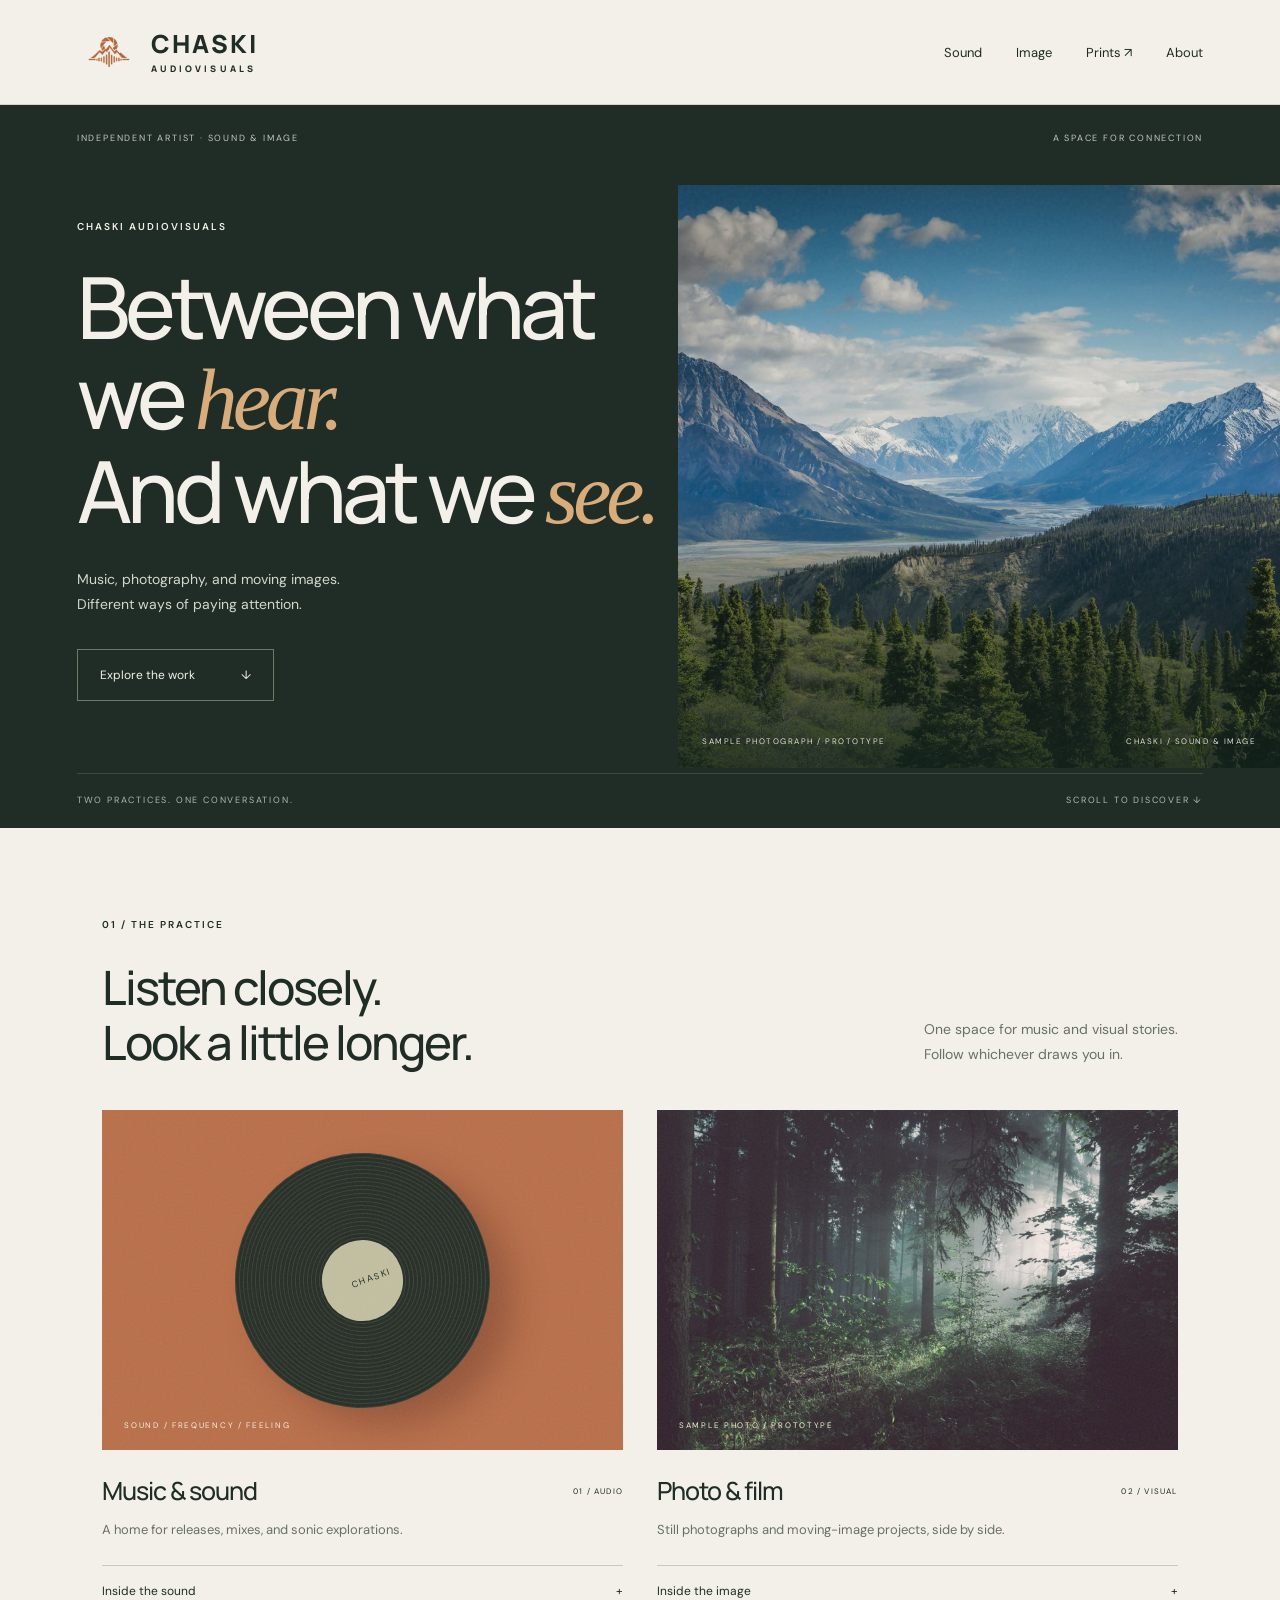
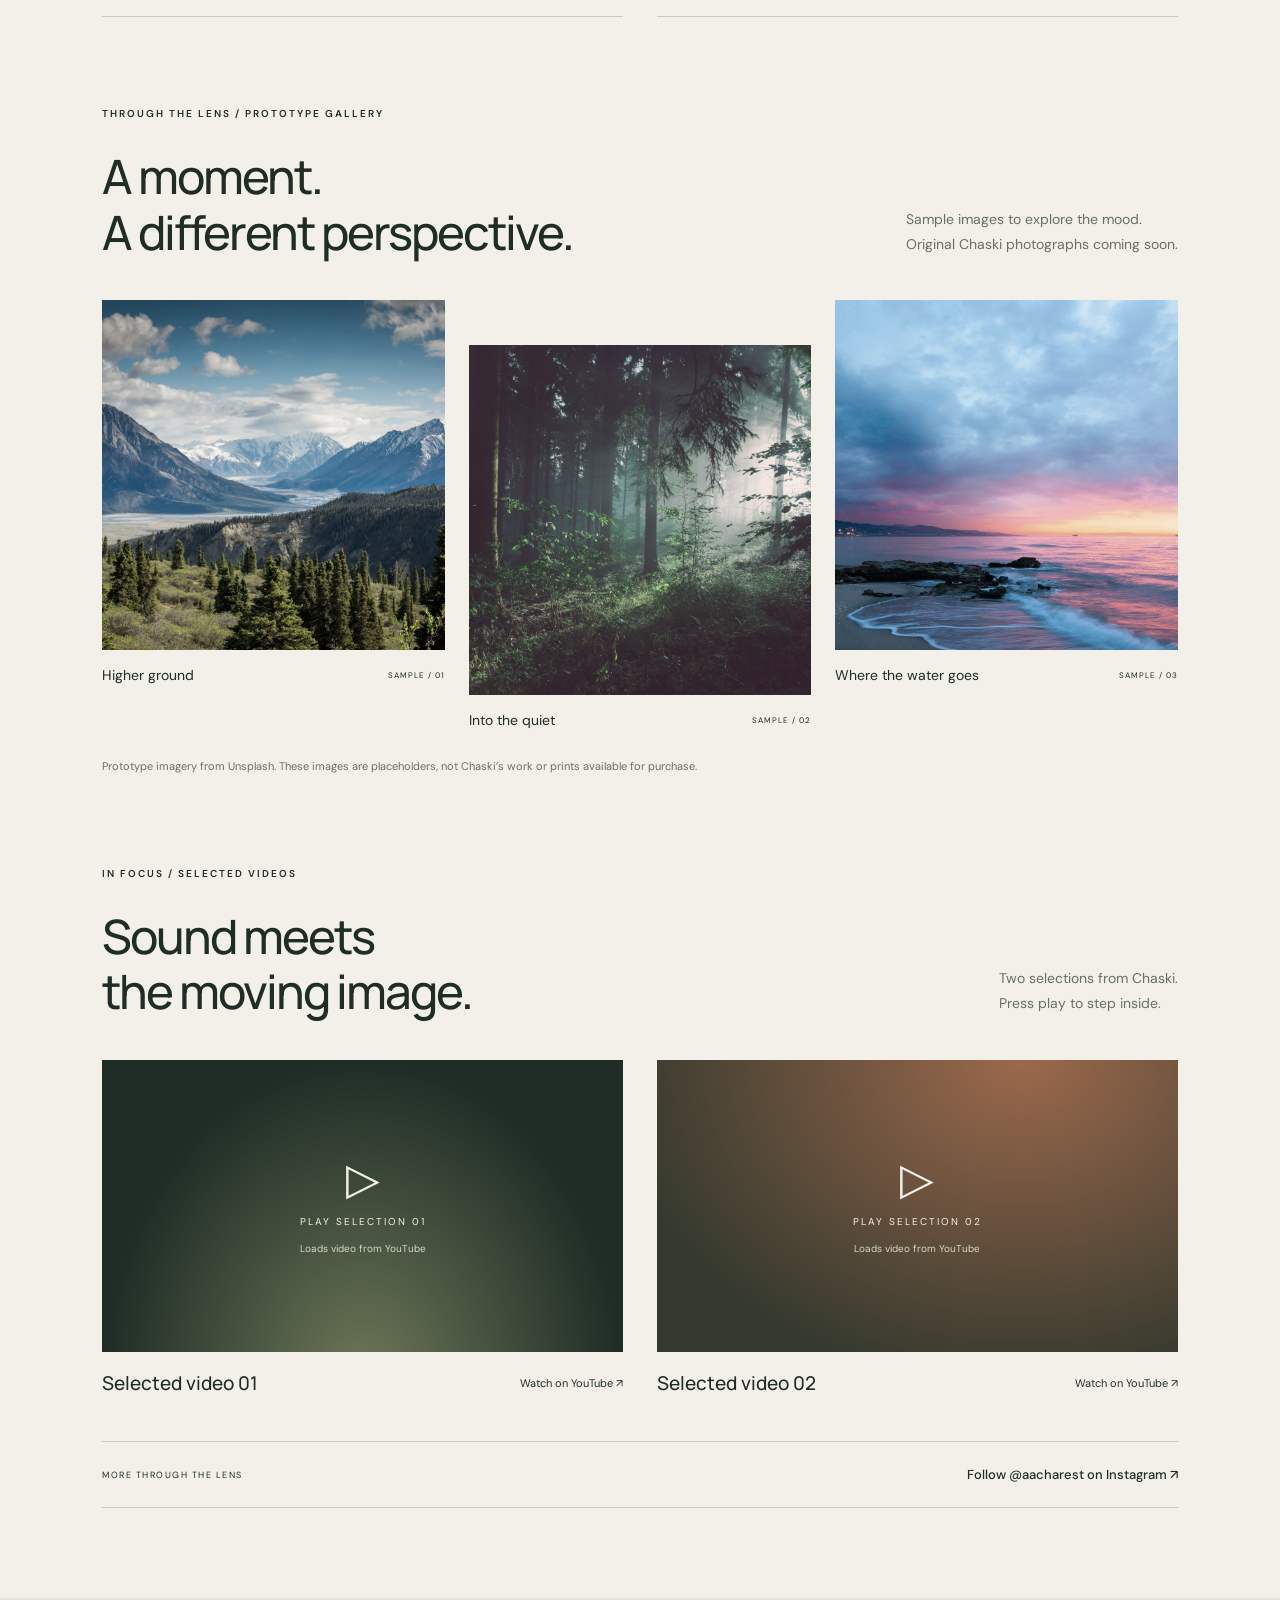
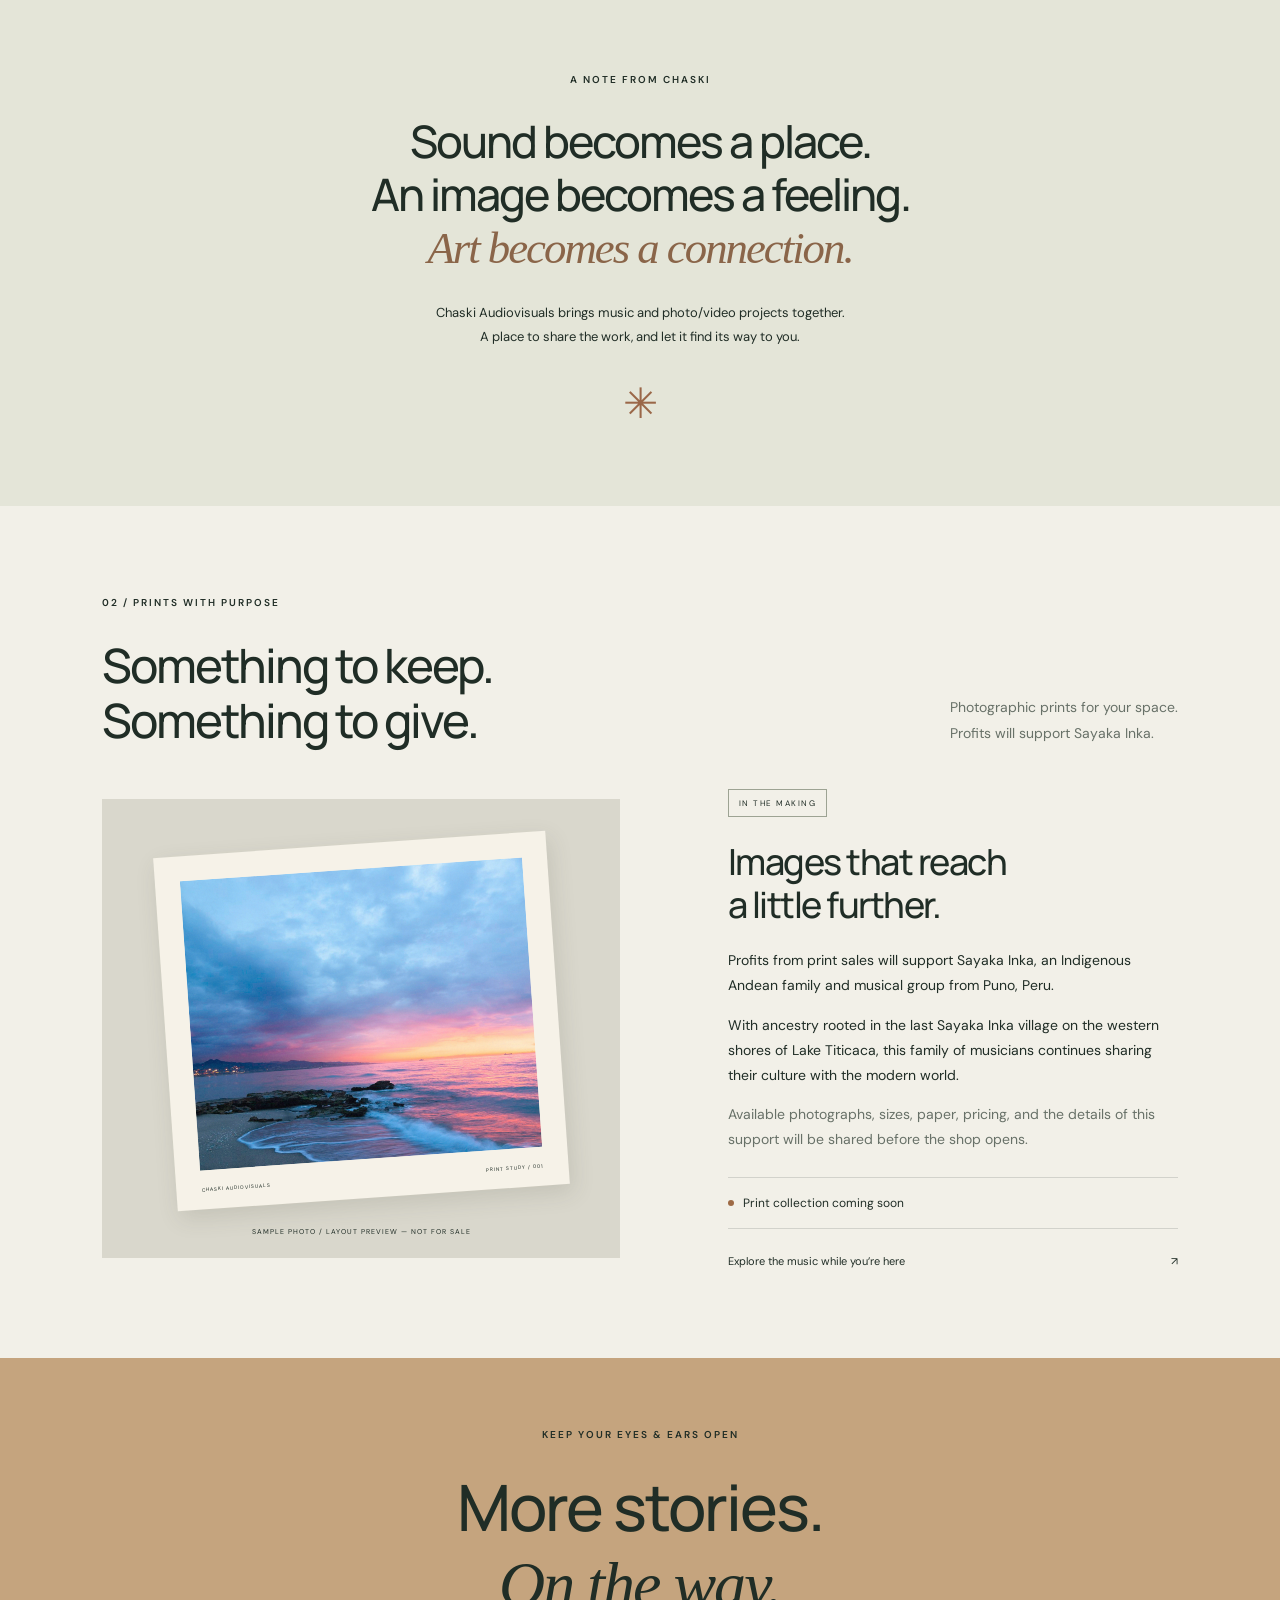
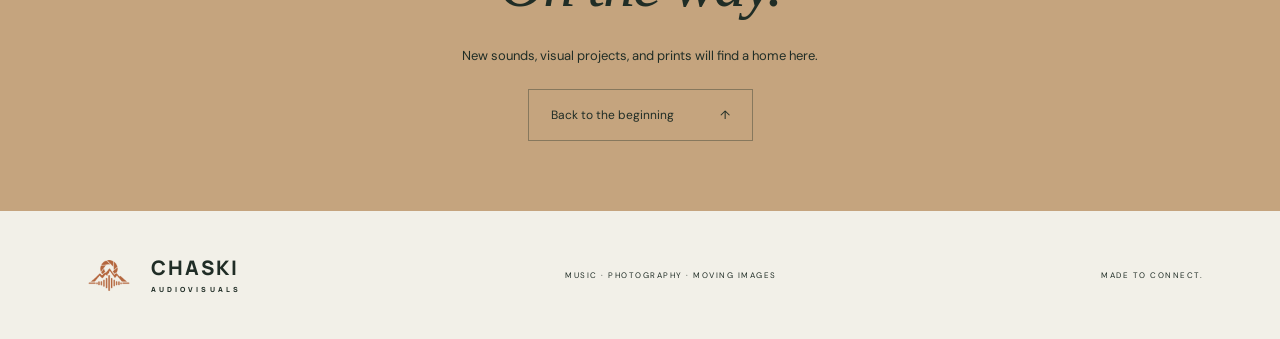
==== index.html @ 41c78b14 "Build Chaski Audiovisuals prototype website" ====
<!doctype html>
<html lang="en">
<head>
  <meta charset="utf-8">
  <meta name="viewport" content="width=device-width, initial-scale=1">
  <meta name="description" content="Chaski Audiovisuals — music, photography, moving images, and prints supporting Sayaka Inka.">
  <meta name="theme-color" content="#202d26">
  <title>Chaski Audiovisuals — Sound & Image</title>
  <link rel="stylesheet" href="styles.css">
</head>
<body>
  <a class="skip" href="#main">Skip to content</a>
  <header class="header">
    <a class="brand" href="#" aria-label="Chaski Audiovisuals home"><img class="brand-mark" src="images/chaski-logo.png" alt="" width="64" height="48"><span class="brand-type">CHASKI<span>AUDIOVISUALS</span></span></a>
    <nav aria-label="Main navigation"><a href="#sound">Sound</a><a href="#image">Image</a><a href="#prints">Prints <span aria-hidden="true">↗</span></a><a href="#about">About</a></nav>
  </header>
  <main id="main">
    <section class="hero" aria-labelledby="hero-title">
      <div class="hero-top"><span>INDEPENDENT ARTIST · SOUND & IMAGE</span><span class="edition">A SPACE FOR CONNECTION</span></div>
      <div class="hero-copy"><p class="eyebrow">CHASKI AUDIOVISUALS</p><h1 id="hero-title">Between what<br>we <em>hear.</em><br>And what we <em>see.</em></h1><p class="intro">Music, photography, and moving images.<br>Different ways of paying attention.</p><a class="button light" href="#work">Explore the work <span>↓</span></a></div>
      <div class="landscape photo-landscape"><img src="images/prototype-mountains.jpg" alt="Sample photograph of a rugged mountain peak beneath clouds" width="1500" height="1000" fetchpriority="high"><div class="landscape-caption"><span>SAMPLE PHOTOGRAPH / PROTOTYPE</span><span>CHASKI / SOUND & IMAGE</span></div></div>
      <div class="hero-bottom"><span>TWO PRACTICES. ONE CONVERSATION.</span><span>SCROLL TO DISCOVER ↓</span></div>
    </section>
    <section class="work section" id="work">
      <div class="section-heading"><p class="eyebrow">01 / THE PRACTICE</p><h2>Listen closely.<br>Look a little longer.</h2><p>One space for music and visual stories.<br>Follow whichever draws you in.</p></div>
      <div class="practice-grid">
        <article class="practice sound" id="sound"><div class="practice-art sound-art" aria-hidden="true"><div class="record"></div><span class="art-label">SOUND / FREQUENCY / FEELING</span></div><div class="card-heading"><h3>Music & sound</h3><span>01 / AUDIO</span></div><p>A home for releases, mixes, and sonic explorations.</p><details><summary>Inside the sound <span>+</span></summary><div class="detail-copy">Explore the audiovisual selections below. More releases, mixes, and listening links will follow.</div></details></article>
        <article class="practice image" id="image"><div class="practice-art image-art photo-card"><img src="images/prototype-forest.jpg" alt="Sample photograph of sunlight filtering through a forest" loading="lazy" width="1500" height="1000"><span class="art-label">SAMPLE PHOTO / PROTOTYPE</span></div><div class="card-heading"><h3>Photo & film</h3><span>02 / VISUAL</span></div><p>Still photographs and moving-image projects, side by side.</p><details><summary>Inside the image <span>+</span></summary><div class="detail-copy">Watch two selected videos below, or explore photographs on <a class="inline-link" href="https://www.instagram.com/aacharest/" target="_blank" rel="noopener noreferrer">Instagram @aacharest ↗</a>. These sample photographs show the gallery direction; original Chaski photographs will replace them.</div></details></article>
      </div>
    </section>
    <section class="section photo-gallery" aria-labelledby="gallery-title">
      <div class="section-heading"><p class="eyebrow">THROUGH THE LENS / PROTOTYPE GALLERY</p><h2 id="gallery-title">A moment.<br>A different perspective.</h2><p>Sample images to explore the mood.<br>Original Chaski photographs coming soon.</p></div>
      <div class="gallery-grid">
<figure><img src="images/prototype-mountains.jpg" alt="Sample photograph: Rugged mountain peak beneath clouds" loading="lazy" width="1500" height="1000"><figcaption><span>Higher ground</span><small>SAMPLE / 01</small></figcaption></figure>
<figure><img src="images/prototype-forest.jpg" alt="Sample photograph: Sunlight filtering through a forest" loading="lazy" width="1500" height="1000"><figcaption><span>Into the quiet</span><small>SAMPLE / 02</small></figcaption></figure>
<figure><img src="images/prototype-coast.jpg" alt="Sample photograph: Waves washing onto a rocky coast" loading="lazy" width="1500" height="1000"><figcaption><span>Where the water goes</span><small>SAMPLE / 03</small></figcaption></figure>
      </div><p class="gallery-note">Prototype imagery from Unsplash. These images are placeholders, not Chaski’s work or prints available for purchase.</p>
    </section>
    <section class="section videos" id="videos" aria-labelledby="videos-title">
      <div class="section-heading"><p class="eyebrow">IN FOCUS / SELECTED VIDEOS</p><h2 id="videos-title">Sound meets<br>the moving image.</h2><p>Two selections from Chaski.<br>Press play to step inside.</p></div>
      <div class="video-grid">
        <article class="video-card"><div class="video-player" data-video="TfBbe5TgY2c"><button class="video-load" type="button" aria-label="Load selected video 1 from YouTube"><span class="play-symbol" aria-hidden="true">▷</span><span>PLAY SELECTION 01</span><small>Loads video from YouTube</small></button></div><div class="video-caption"><h3>Selected video 01</h3><a href="https://www.youtube.com/watch?v=TfBbe5TgY2c" target="_blank" rel="noopener noreferrer">Watch on YouTube ↗</a></div></article>
        <article class="video-card"><div class="video-player" data-video="mHiQze0r_oA"><button class="video-load" type="button" aria-label="Load selected video 2 from YouTube"><span class="play-symbol" aria-hidden="true">▷</span><span>PLAY SELECTION 02</span><small>Loads video from YouTube</small></button></div><div class="video-caption"><h3>Selected video 02</h3><a href="https://www.youtube.com/watch?v=mHiQze0r_oA" target="_blank" rel="noopener noreferrer">Watch on YouTube ↗</a></div></article>
      </div><a class="instagram-link" href="https://www.instagram.com/aacharest/" target="_blank" rel="noopener noreferrer"><span>MORE THROUGH THE LENS</span><strong>Follow @aacharest on Instagram ↗</strong></a>
    </section>
    <section class="manifesto" id="about"><p class="eyebrow">A NOTE FROM CHASKI</p><h2>Sound becomes a place.<br>An image becomes a feeling.<br><em>Art becomes a connection.</em></h2><p>Chaski Audiovisuals brings music and photo/video projects together.<br>A place to share the work, and let it find its way to you.</p><span class="asterisk" aria-hidden="true">✳</span></section>
    <section class="section prints" id="prints"><div class="section-heading"><p class="eyebrow">02 / PRINTS WITH PURPOSE</p><h2>Something to keep.<br>Something to give.</h2><p>Photographic prints for your space.<br>Profits will support Sayaka Inka.</p></div><div class="shop-layout"><div class="print-preview"><div class="paper"><div class="print-art photo-print"><img src="images/prototype-coast.jpg" alt="Sample coastal photograph in a prototype print layout" loading="lazy" width="1500" height="1000"></div><span>CHASKI AUDIOVISUALS <i>PRINT STUDY / 001</i></span></div><span class="preview-label">SAMPLE PHOTO / LAYOUT PREVIEW — NOT FOR SALE</span></div><div class="shop-copy"><span class="tag">IN THE MAKING</span><h3>Images that reach<br>a little further.</h3><p>Profits from print sales will support Sayaka Inka, an Indigenous Andean family and musical group from Puno, Peru.</p><p>With ancestry rooted in the last Sayaka Inka village on the western shores of Lake Titicaca, this family of musicians continues sharing their culture with the modern world.</p><p class="muted">Available photographs, sizes, paper, pricing, and the details of this support will be shared before the shop opens.</p><div class="shop-status"><span class="status-dot"></span>Print collection coming soon</div><a class="text-link" href="#sound">Explore the music while you’re here <span>↗</span></a></div></div></section>
    <section class="closing"><p class="eyebrow">KEEP YOUR EYES & EARS OPEN</p><h2>More stories.<br><em>On the way.</em></h2><p>New sounds, visual projects, and prints will find a home here.</p><a class="button dark" href="#main">Back to the beginning <span>↑</span></a></section>
  </main>
  <footer><a class="brand" href="#"><img class="brand-mark" src="images/chaski-logo.png" alt="" width="64" height="48"><span class="brand-type">CHASKI<span>AUDIOVISUALS</span></span></a><p>MUSIC · PHOTOGRAPHY · MOVING IMAGES</p><span>MADE TO CONNECT.</span></footer>
  <script src="site.js" defer></script>
</body>
</html>
---- styles.css ----
@import url('https://fonts.googleapis.com/css2?family=DM+Sans:wght@400;500;600;700&family=Manrope:wght@400;500;600;700;800&display=swap');
:root{--ink:#202d26;--cream:#f2f0e8;--orange:#d48a53;--muted:#687168}*{box-sizing:border-box}html{scroll-behavior:smooth;scroll-padding-top:30px}body{margin:0;background:var(--cream);color:var(--ink);font-family:'DM Sans',sans-serif}a{color:inherit;text-decoration:none}button,a,summary{-webkit-tap-highlight-color:transparent}a:focus-visible,summary:focus-visible{outline:3px solid var(--orange);outline-offset:6px}.skip{position:absolute;left:20px;top:-80px;background:white;padding:16px;z-index:5}.skip:focus{top:12px}.header{display:flex;align-items:center;justify-content:space-between;padding:28px 6%;border-bottom:1px solid #202d2624}.brand{font-family:'Manrope',sans-serif;font-size:25px;font-weight:800;letter-spacing:2px;line-height:1}.brand span{display:block;font-size:9px;letter-spacing:3.1px;margin-top:8px}nav{display:flex;gap:34px;font-size:13px}nav a:hover{color:#a25632}.hero{background:var(--ink);color:var(--cream);padding:27px 6% 22px;position:relative;overflow:hidden}.hero-top,.hero-bottom{display:flex;justify-content:space-between;font-size:9px;letter-spacing:1.8px;position:relative;z-index:1}.hero-top{color:#c4c9ba}.hero-copy{position:relative;z-index:2;margin:76px 0 72px;max-width:690px}.eyebrow{font-size:10px;letter-spacing:2px;font-weight:600;margin:0 0 29px}h1,h2,h3,p{margin-top:0}h1,h2,h3{font-family:'Manrope',sans-serif;font-weight:500}h1{font-size:clamp(50px,6.7vw,96px);line-height:1.05;letter-spacing:-5px;margin-bottom:27px}em{font-family:Georgia,serif;font-weight:400}h1 em{color:#d8ac7b}.intro{font-size:14px;line-height:1.8;color:#d4d7cc}.button{display:inline-flex;align-items:center;justify-content:space-between;gap:46px;font-size:12px;padding:17px 22px;margin-top:17px;border:1px solid #c0c7b080;transition:background .2s}.button:hover{background:#ffffff18}.landscape{position:absolute;right:0;top:80px;bottom:60px;width:47%;overflow:hidden;background:linear-gradient(145deg,#435242,#a8aa8c 58%,#d3b187);opacity:.85}.sun{position:absolute;width:130px;height:130px;border-radius:50%;background:#e4b97e;right:19%;top:16%;box-shadow:0 0 80px #dfbe8130}.ridge{position:absolute;width:140%;height:70%;left:-15%;bottom:-15%;clip-path:polygon(0 40%,15% 25%,29% 50%,48% 0,65% 27%,79% 17%,100% 50%,100% 100%,0 100%)}.far{background:#6a7661;bottom:0;transform:rotate(-10deg)}.middle{background:#3c5146;transform:rotate(10deg);bottom:-13%}.near{background:#233b31;bottom:-37%;transform:rotate(-15deg)}.landscape:after,.practice-art:after,.print-art:after{content:'';position:absolute;inset:0;pointer-events:none;opacity:.17;background-image:url("data:image/svg+xml,%3Csvg viewBox='0 0 180 180' xmlns='http://www.w3.org/2000/svg'%3E%3Cfilter id='n'%3E%3CfeTurbulence type='fractalNoise' baseFrequency='.9' numOctaves='3' stitchTiles='stitch'/%3E%3C/filter%3E%3Cpath fill='%23fff' filter='url(%23n)' opacity='.45' d='M0 0h180v180H0z'/%3E%3C/svg%3E")}.landscape-caption{position:absolute;bottom:22px;left:24px;right:24px;display:flex;justify-content:space-between;font-size:8px;letter-spacing:1.5px;z-index:1}.hero-bottom{padding-top:20px;border-top:1px solid #c5cbb72b;color:#aeb9a8}.section{padding:90px 8%}.section-heading{display:grid;grid-template-columns:1fr 1fr;align-items:end;gap:0 40px;margin-bottom:40px}.section-heading .eyebrow{grid-column:1/-1}h2{font-size:clamp(32px,3.7vw,53px);line-height:1.17;letter-spacing:-2px;margin-bottom:0}.section-heading>p:last-child{font-size:14px;line-height:1.8;justify-self:end;margin-bottom:3px;color:var(--muted)}.practice-grid{display:grid;grid-template-columns:1fr 1fr;gap:34px}.practice-art{position:relative;height:340px;overflow:hidden;display:grid;place-items:center}.sound-art{background:#b96f49}.record{width:255px;height:255px;border-radius:50%;background:repeating-radial-gradient(circle,#252d25 0px,#252d25 2px,#394036 3px,#202a23 4px);box-shadow:16px 24px 35px #4d241f55;transform:rotate(-20deg)}.record:after{content:'CHASKI';display:grid;place-items:center;font-size:9px;letter-spacing:2px;position:absolute;inset:34%;border:29px solid #c2bfa0;background:#c2bfa0;border-radius:50%;color:var(--ink)}.art-label{position:absolute;bottom:20px;left:22px;font-size:8px;letter-spacing:1.7px;color:#f3ecda;z-index:1}.image-art{background:#aab2a0}.frame{height:240px;width:62%;background:linear-gradient(#c8c0a1,#bcb991 53%,#677d70 54%,#3d5b50);transform:rotate(-6deg);border:12px solid #e7e2d3;box-shadow:10px 20px 25px #202d2633;overflow:hidden}.horizon{height:100%;background:#324d41;clip-path:polygon(0 75%,36% 40%,60% 60%,78% 34%,100% 50%,100% 100%,0 100%)}.card-heading{display:flex;justify-content:space-between;align-items:center;margin-top:23px;gap:10px}.card-heading h3{font-size:25px;letter-spacing:-1px;margin:0}.card-heading>span{font-size:8px;letter-spacing:1.2px}.practice>p{font-size:13px;color:var(--muted);margin:12px 0 24px;line-height:1.6}details{border-top:1px solid #202d2633;border-bottom:1px solid #202d2633}summary{cursor:pointer;font-size:12px;list-style:none;padding:17px 0;display:flex;justify-content:space-between}summary::-webkit-details-marker{display:none}details[open] summary span{transform:rotate(45deg)}.detail-copy{font-size:13px;line-height:1.8;padding:0 0 20px;color:var(--muted)}.manifesto{text-align:center;padding:75px 6%;background:#e4e5d8;position:relative}.manifesto h2{font-size:clamp(29px,3.5vw,47px)}.manifesto h2 em{color:#8a6549}.manifesto>p:not(.eyebrow){font-size:13px;line-height:1.9;margin:26px 0}.asterisk{font-size:42px;display:block;color:#9a6748}.shop-layout{display:grid;grid-template-columns:1.15fr 1fr;gap:10%;align-items:center}.print-preview{background:#d9d7cc;padding:45px 12% 21px}.paper{background:#f6f2e8;padding:25px 25px 16px;box-shadow:3px 8px 22px #4d493d25;transform:rotate(-4deg)}.print-art{height:290px;position:relative;overflow:hidden;background:linear-gradient(#b3b79e,#c9b792)}.print-art:before{content:'';position:absolute;inset:20% -40% -20%;background:linear-gradient(150deg,#657b66,#273e33);clip-path:polygon(0 60%,25% 18%,50% 46%,69% 10%,100% 60%,100% 100%,0 100%)}.print-sun{position:absolute;width:60px;height:60px;right:23%;top:16%;border-radius:100%;background:#d9d0aa}.paper>span{display:flex;justify-content:space-between;font-size:5px;letter-spacing:1px;margin-top:16px}.paper i{font-style:normal}.preview-label{display:block;font-size:7px;line-height:1.6;letter-spacing:1px;text-align:center;margin-top:28px}.tag{display:inline-block;font-size:8px;letter-spacing:1.5px;padding:8px 10px;border:1px solid #9da393;margin-bottom:23px}.shop-copy h3{font-size:36px;line-height:1.2;letter-spacing:-1.5px;margin-bottom:22px}.shop-copy>p{font-size:14px;line-height:1.8}.muted{color:var(--muted)}.shop-status{display:flex;align-items:center;gap:9px;font-size:12px;margin:25px 0;padding:17px 0;border-block:1px solid #202d2626}.status-dot{width:6px;height:6px;border-radius:50%;background:#9e6a45}.text-link{font-size:11px;display:flex;justify-content:space-between;gap:15px}.closing{background:#c5a47e;text-align:center;padding:70px 7%}.closing h2{font-size:64px}.closing>p:not(.eyebrow){font-size:13px;margin:24px 0 8px}.dark{border-color:#202d2660}.dark:hover{background:#202d2610}footer{display:flex;align-items:center;justify-content:space-between;padding:40px 6%;gap:25px}footer p,footer>span{font-size:8px;letter-spacing:1.5px;margin:0}footer .brand{font-size:20px}footer .brand span{font-size:7px}
@media(min-width:1600px){body{max-width:1800px;margin:auto}}@media(max-width:850px){.hero-copy{margin:65px 0}h1{letter-spacing:-3px}.landscape{width:48%;opacity:.55}.practice-art{height:270px}.record{width:200px;height:200px}.frame{width:75%;height:200px}.section{padding:65px 6%}.shop-layout{gap:6%}.print-preview{padding:35px 9% 20px}.print-art{height:230px}.shop-copy h3{font-size:29px}.edition{display:none}footer p{display:none}}@media(max-width:560px){.header{padding:23px 6%;gap:18px}.brand{font-size:20px}.brand span{font-size:7px;letter-spacing:2.5px}nav{gap:16px;font-size:11px}nav a:last-child{display:none}.hero{padding-top:23px}.hero-top,.hero-bottom{font-size:7px;letter-spacing:1px}.hero-copy{margin:54px 0 45px}.hero-copy .eyebrow{font-size:8px}h1{font-size:53px;letter-spacing:-3px}.landscape{top:110px;bottom:58px;right:-80px;width:75%;opacity:.35}.sun{width:90px;height:90px}.landscape-caption{display:none}.intro{font-size:13px}.hero-bottom span:last-child{display:none}.section-heading{grid-template-columns:1fr;gap:20px}.section-heading .eyebrow{margin-bottom:0}.section-heading>p:last-child{justify-self:start;font-size:13px}.section-heading h2{font-size:37px}.practice-grid,.shop-layout{grid-template-columns:1fr;gap:38px}.practice-art{height:310px}.record{height:235px;width:235px}.frame{width:60%;height:230px}.manifesto{padding:55px 6%}.manifesto h2{font-size:29px;letter-spacing:-1px}.manifesto>p:not(.eyebrow){font-size:12px}.print-art{height:280px}.print-preview{padding:40px 15% 20px}.shop-copy h3{font-size:35px}.closing h2{font-size:52px}.closing>p:not(.eyebrow){line-height:1.8}.closing{padding:55px 6%}footer>span{font-size:7px}footer{padding:32px 6%}}@media(prefers-reduced-motion:reduce){html{scroll-behavior:auto}*{transition:none!important}}
/* Artist identity and selected films */
.brand{display:flex;align-items:center;gap:10px}.brand .brand-type{font-size:25px;letter-spacing:2px;margin:0}.brand-mark{width:64px;height:48px;object-fit:contain}.brand .brand-type>span{font-size:9px;letter-spacing:3.1px;margin-top:8px}.inline-link{text-decoration:underline;text-underline-offset:3px}.videos{padding-top:0}.video-grid{display:grid;grid-template-columns:1fr 1fr;gap:34px}.video-player{aspect-ratio:16/9;background:var(--ink);position:relative}.video-load{border:0;width:100%;height:100%;display:flex;flex-direction:column;align-items:center;justify-content:center;gap:14px;background:radial-gradient(ellipse at 50% 110%,#6d7758,transparent 70%),#202d26;color:var(--cream);cursor:pointer;font:inherit}.video-card:nth-child(2) .video-load{background:radial-gradient(ellipse at 70% 0,#9c694c,transparent 80%),#34392e}.play-symbol{font-size:44px;line-height:1}.video-load>span:not(.play-symbol){font-size:10px;letter-spacing:2px}.video-load small{font-size:10px;color:#d4d7cc}.video-load:hover .play-symbol{color:#d8ac7b}.video-load:focus-visible{outline:3px solid var(--orange);outline-offset:4px}.video-player iframe{border:0;width:100%;height:100%;position:absolute;inset:0}.video-caption{display:flex;align-items:center;justify-content:space-between;gap:15px;margin-top:18px}.video-caption h3{font-size:19px;margin:0}.video-caption a{font-size:11px}.instagram-link{display:flex;justify-content:space-between;gap:20px;border-block:1px solid #202d2633;padding:24px 0;margin-top:45px;align-items:center}.instagram-link span{font-size:9px;letter-spacing:1.5px}.instagram-link strong{font-size:13px;font-weight:500}footer .brand .brand-type{font-size:20px}footer .brand .brand-type>span{font-size:7px}@media(max-width:560px){.brand .brand-type{font-size:18px}.brand .brand-type>span{font-size:6px;letter-spacing:2.5px}.brand{gap:5px}.brand-mark{width:38px;height:34px}.video-grid{grid-template-columns:1fr;gap:30px}.instagram-link{align-items:flex-start;flex-direction:column;gap:12px}.video-caption h3{font-size:18px}footer .brand .brand-type{font-size:18px}}

/* Locally stored sample photography for the prototype. */
.photo-landscape img,.photo-card img,.photo-print img{display:block;width:100%;height:100%;object-fit:cover}.photo-landscape{opacity:.9}.photo-landscape:before{content:'';position:absolute;inset:0;background:linear-gradient(0deg,#14261ec9,transparent 50%);z-index:1}.photo-landscape .landscape-caption{z-index:2}.photo-card img{filter:saturate(.65)}.photo-print:before{display:none}.photo-print img{object-position:center}.photo-gallery{padding-top:0}.gallery-grid{display:grid;grid-template-columns:repeat(3,minmax(0,1fr));gap:24px}.gallery-grid figure{margin:0}.gallery-grid img{display:block;width:100%;height:350px;object-fit:cover;filter:saturate(.7)}.gallery-grid figure:nth-child(2){padding-top:45px}.gallery-grid figcaption{display:flex;justify-content:space-between;gap:8px;margin-top:16px;font-size:14px}.gallery-grid small{font-size:8px;letter-spacing:1px;align-self:center}.gallery-note{font-size:11px;color:var(--muted);line-height:1.8;margin:28px 0 0}@media(max-width:850px){.gallery-grid{gap:16px}.gallery-grid img{height:260px}.gallery-grid figcaption{flex-direction:column}.gallery-grid small{align-self:flex-start}}@media(max-width:560px){.gallery-grid{grid-template-columns:1fr;gap:30px}.gallery-grid figure:nth-child(2){padding-top:0}.gallery-grid img{height:340px}.gallery-grid figcaption{flex-direction:row}.gallery-grid small{align-self:center}.photo-landscape{opacity:.35}}
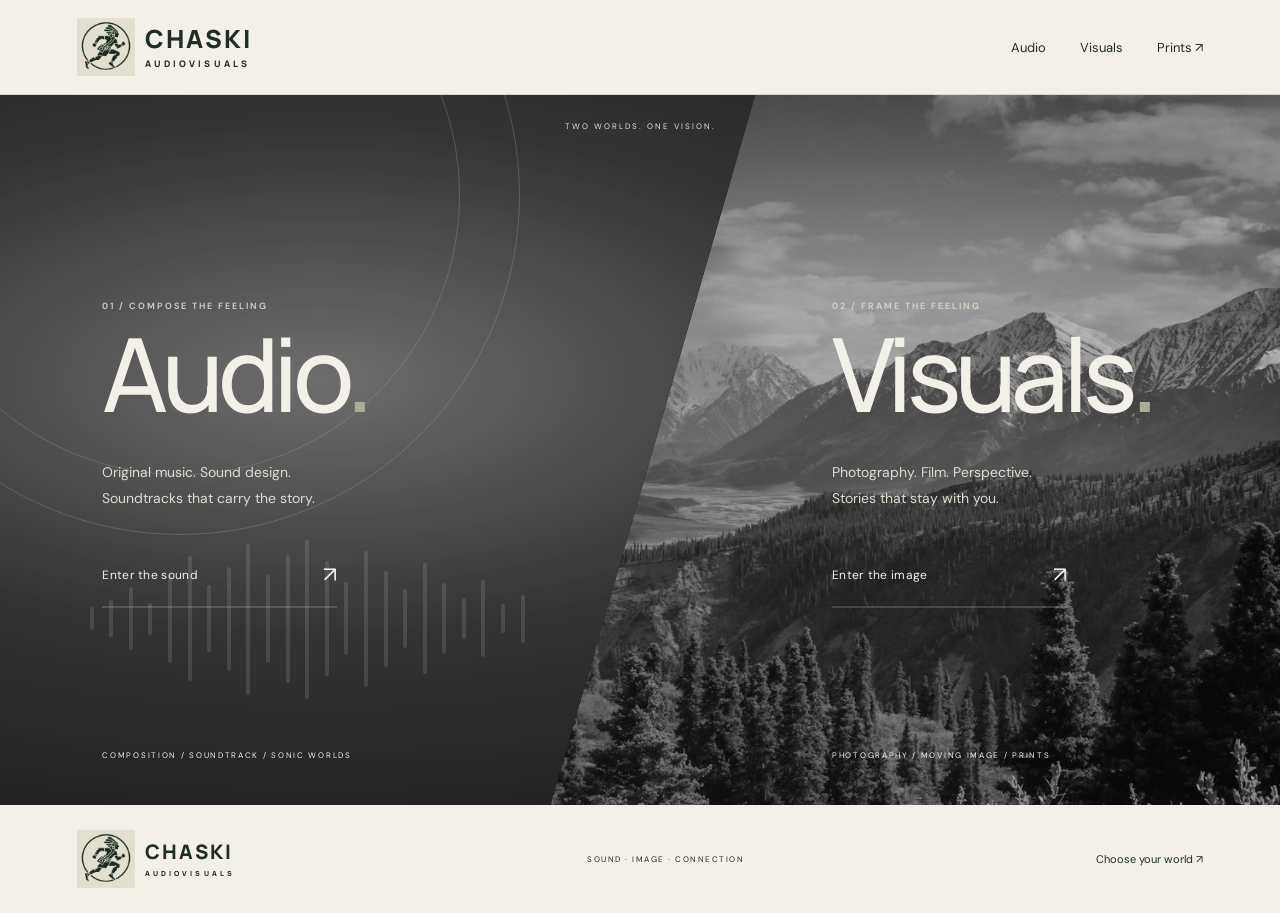
==== commit 5735feb7: "Create diagonal audio and visual gateway with Chaski runner identity" ====
--- a/index.html
+++ b/index.html
@@ -1,53 +1,4 @@
 <!doctype html>
-<html lang="en">
-<head>
-  <meta charset="utf-8">
-  <meta name="viewport" content="width=device-width, initial-scale=1">
-  <meta name="description" content="Chaski Audiovisuals — music, photography, moving images, and prints supporting Sayaka Inka.">
-  <meta name="theme-color" content="#202d26">
-  <title>Chaski Audiovisuals — Sound & Image</title>
-  <link rel="stylesheet" href="styles.css">
-</head>
-<body>
-  <a class="skip" href="#main">Skip to content</a>
-  <header class="header">
-    <a class="brand" href="#" aria-label="Chaski Audiovisuals home"><img class="brand-mark" src="images/chaski-logo.png" alt="" width="64" height="48"><span class="brand-type">CHASKI<span>AUDIOVISUALS</span></span></a>
-    <nav aria-label="Main navigation"><a href="#sound">Sound</a><a href="#image">Image</a><a href="#prints">Prints <span aria-hidden="true">↗</span></a><a href="#about">About</a></nav>
-  </header>
-  <main id="main">
-    <section class="hero" aria-labelledby="hero-title">
-      <div class="hero-top"><span>INDEPENDENT ARTIST · SOUND & IMAGE</span><span class="edition">A SPACE FOR CONNECTION</span></div>
-      <div class="hero-copy"><p class="eyebrow">CHASKI AUDIOVISUALS</p><h1 id="hero-title">Between what<br>we <em>hear.</em><br>And what we <em>see.</em></h1><p class="intro">Music, photography, and moving images.<br>Different ways of paying attention.</p><a class="button light" href="#work">Explore the work <span>↓</span></a></div>
-      <div class="landscape photo-landscape"><img src="images/prototype-mountains.jpg" alt="Sample photograph of a rugged mountain peak beneath clouds" width="1500" height="1000" fetchpriority="high"><div class="landscape-caption"><span>SAMPLE PHOTOGRAPH / PROTOTYPE</span><span>CHASKI / SOUND & IMAGE</span></div></div>
-      <div class="hero-bottom"><span>TWO PRACTICES. ONE CONVERSATION.</span><span>SCROLL TO DISCOVER ↓</span></div>
-    </section>
-    <section class="work section" id="work">
-      <div class="section-heading"><p class="eyebrow">01 / THE PRACTICE</p><h2>Listen closely.<br>Look a little longer.</h2><p>One space for music and visual stories.<br>Follow whichever draws you in.</p></div>
-      <div class="practice-grid">
-        <article class="practice sound" id="sound"><div class="practice-art sound-art" aria-hidden="true"><div class="record"></div><span class="art-label">SOUND / FREQUENCY / FEELING</span></div><div class="card-heading"><h3>Music & sound</h3><span>01 / AUDIO</span></div><p>A home for releases, mixes, and sonic explorations.</p><details><summary>Inside the sound <span>+</span></summary><div class="detail-copy">Explore the audiovisual selections below. More releases, mixes, and listening links will follow.</div></details></article>
-        <article class="practice image" id="image"><div class="practice-art image-art photo-card"><img src="images/prototype-forest.jpg" alt="Sample photograph of sunlight filtering through a forest" loading="lazy" width="1500" height="1000"><span class="art-label">SAMPLE PHOTO / PROTOTYPE</span></div><div class="card-heading"><h3>Photo & film</h3><span>02 / VISUAL</span></div><p>Still photographs and moving-image projects, side by side.</p><details><summary>Inside the image <span>+</span></summary><div class="detail-copy">Watch two selected videos below, or explore photographs on <a class="inline-link" href="https://www.instagram.com/aacharest/" target="_blank" rel="noopener noreferrer">Instagram @aacharest ↗</a>. These sample photographs show the gallery direction; original Chaski photographs will replace them.</div></details></article>
-      </div>
-    </section>
-    <section class="section photo-gallery" aria-labelledby="gallery-title">
-      <div class="section-heading"><p class="eyebrow">THROUGH THE LENS / PROTOTYPE GALLERY</p><h2 id="gallery-title">A moment.<br>A different perspective.</h2><p>Sample images to explore the mood.<br>Original Chaski photographs coming soon.</p></div>
-      <div class="gallery-grid">
-<figure><img src="images/prototype-mountains.jpg" alt="Sample photograph: Rugged mountain peak beneath clouds" loading="lazy" width="1500" height="1000"><figcaption><span>Higher ground</span><small>SAMPLE / 01</small></figcaption></figure>
-<figure><img src="images/prototype-forest.jpg" alt="Sample photograph: Sunlight filtering through a forest" loading="lazy" width="1500" height="1000"><figcaption><span>Into the quiet</span><small>SAMPLE / 02</small></figcaption></figure>
-<figure><img src="images/prototype-coast.jpg" alt="Sample photograph: Waves washing onto a rocky coast" loading="lazy" width="1500" height="1000"><figcaption><span>Where the water goes</span><small>SAMPLE / 03</small></figcaption></figure>
-      </div><p class="gallery-note">Prototype imagery from Unsplash. These images are placeholders, not Chaski’s work or prints available for purchase.</p>
-    </section>
-    <section class="section videos" id="videos" aria-labelledby="videos-title">
-      <div class="section-heading"><p class="eyebrow">IN FOCUS / SELECTED VIDEOS</p><h2 id="videos-title">Sound meets<br>the moving image.</h2><p>Two selections from Chaski.<br>Press play to step inside.</p></div>
-      <div class="video-grid">
-        <article class="video-card"><div class="video-player" data-video="TfBbe5TgY2c"><button class="video-load" type="button" aria-label="Load selected video 1 from YouTube"><span class="play-symbol" aria-hidden="true">▷</span><span>PLAY SELECTION 01</span><small>Loads video from YouTube</small></button></div><div class="video-caption"><h3>Selected video 01</h3><a href="https://www.youtube.com/watch?v=TfBbe5TgY2c" target="_blank" rel="noopener noreferrer">Watch on YouTube ↗</a></div></article>
-        <article class="video-card"><div class="video-player" data-video="mHiQze0r_oA"><button class="video-load" type="button" aria-label="Load selected video 2 from YouTube"><span class="play-symbol" aria-hidden="true">▷</span><span>PLAY SELECTION 02</span><small>Loads video from YouTube</small></button></div><div class="video-caption"><h3>Selected video 02</h3><a href="https://www.youtube.com/watch?v=mHiQze0r_oA" target="_blank" rel="noopener noreferrer">Watch on YouTube ↗</a></div></article>
-      </div><a class="instagram-link" href="https://www.instagram.com/aacharest/" target="_blank" rel="noopener noreferrer"><span>MORE THROUGH THE LENS</span><strong>Follow @aacharest on Instagram ↗</strong></a>
-    </section>
-    <section class="manifesto" id="about"><p class="eyebrow">A NOTE FROM CHASKI</p><h2>Sound becomes a place.<br>An image becomes a feeling.<br><em>Art becomes a connection.</em></h2><p>Chaski Audiovisuals brings music and photo/video projects together.<br>A place to share the work, and let it find its way to you.</p><span class="asterisk" aria-hidden="true">✳</span></section>
-    <section class="section prints" id="prints"><div class="section-heading"><p class="eyebrow">02 / PRINTS WITH PURPOSE</p><h2>Something to keep.<br>Something to give.</h2><p>Photographic prints for your space.<br>Profits will support Sayaka Inka.</p></div><div class="shop-layout"><div class="print-preview"><div class="paper"><div class="print-art photo-print"><img src="images/prototype-coast.jpg" alt="Sample coastal photograph in a prototype print layout" loading="lazy" width="1500" height="1000"></div><span>CHASKI AUDIOVISUALS <i>PRINT STUDY / 001</i></span></div><span class="preview-label">SAMPLE PHOTO / LAYOUT PREVIEW — NOT FOR SALE</span></div><div class="shop-copy"><span class="tag">IN THE MAKING</span><h3>Images that reach<br>a little further.</h3><p>Profits from print sales will support Sayaka Inka, an Indigenous Andean family and musical group from Puno, Peru.</p><p>With ancestry rooted in the last Sayaka Inka village on the western shores of Lake Titicaca, this family of musicians continues sharing their culture with the modern world.</p><p class="muted">Available photographs, sizes, paper, pricing, and the details of this support will be shared before the shop opens.</p><div class="shop-status"><span class="status-dot"></span>Print collection coming soon</div><a class="text-link" href="#sound">Explore the music while you’re here <span>↗</span></a></div></div></section>
-    <section class="closing"><p class="eyebrow">KEEP YOUR EYES & EARS OPEN</p><h2>More stories.<br><em>On the way.</em></h2><p>New sounds, visual projects, and prints will find a home here.</p><a class="button dark" href="#main">Back to the beginning <span>↑</span></a></section>
-  </main>
-  <footer><a class="brand" href="#"><img class="brand-mark" src="images/chaski-logo.png" alt="" width="64" height="48"><span class="brand-type">CHASKI<span>AUDIOVISUALS</span></span></a><p>MUSIC · PHOTOGRAPHY · MOVING IMAGES</p><span>MADE TO CONNECT.</span></footer>
-  <script src="site.js" defer></script>
-</body>
-</html>
+<html lang="en"><head><meta charset="utf-8"><meta name="viewport" content="width=device-width, initial-scale=1"><meta name="description" content="Chaski Audiovisuals — original soundtrack creation, photography, and moving images."><meta name="theme-color" content="#202d26"><title>Sound & image — Chaski Audiovisuals</title><link rel="icon" href="images/chaski-runner.png"><link rel="stylesheet" href="styles.css"></head><body class="gateway"><a class="skip" href="#main">Skip to content</a><header class="header"><a class="brand" href="index.html" aria-label="Chaski Audiovisuals home"><img class="brand-mark" src="images/chaski-runner.png" alt="" width="64" height="64"><span class="brand-type">CHASKI<span>AUDIOVISUALS</span></span></a><nav aria-label="Main navigation"><a href="audio.html">Audio</a><a href="visuals.html">Visuals</a><a href="visuals.html#prints">Prints ↗︎</a></nav></header><main id="main"><section class="split-worlds" aria-labelledby="split-title"><h1 class="sr-only" id="split-title">Chaski Audiovisuals: choose audio or visuals</h1>
+<a class="world audio-world" href="audio.html"><div class="world-background audio-background" aria-hidden="true"><div class="orbit orbit-one"></div><div class="orbit orbit-two"></div><div class="waveform"><i style="--bar:14%"></i><i style="--bar:23%"></i><i style="--bar:39%"></i><i style="--bar:20%"></i><i style="--bar:56%"></i><i style="--bar:78%"></i><i style="--bar:42%"></i><i style="--bar:65%"></i><i style="--bar:95%"></i><i style="--bar:55%"></i><i style="--bar:80%"></i><i style="--bar:100%"></i><i style="--bar:72%"></i><i style="--bar:46%"></i><i style="--bar:85%"></i><i style="--bar:60%"></i><i style="--bar:37%"></i><i style="--bar:69%"></i><i style="--bar:44%"></i><i style="--bar:26%"></i><i style="--bar:48%"></i><i style="--bar:18%"></i><i style="--bar:30%"></i></div></div><div class="world-content"><span class="eyebrow">01 / COMPOSE THE FEELING</span><h2>Audio<span class="world-dot">.</span></h2><p>Original music. Sound design.<br>Soundtracks that carry the story.</p><span class="world-cta">Enter the sound <b>↗︎</b></span></div><span class="world-foot">COMPOSITION / SOUNDTRACK / SONIC WORLDS</span></a>
+<a class="world visual-world" href="visuals.html"><div class="world-background visual-background" aria-hidden="true"></div><div class="world-content"><span class="eyebrow">02 / FRAME THE FEELING</span><h2>Visuals<span class="world-dot">.</span></h2><p>Photography. Film. Perspective.<br>Stories that stay with you.</p><span class="world-cta">Enter the image <b>↗︎</b></span></div><span class="world-foot">PHOTOGRAPHY / MOVING IMAGE / PRINTS</span></a><span class="split-note">TWO WORLDS. ONE VISION.</span></section></main><footer><a class="brand" href="index.html" aria-label="Chaski Audiovisuals home"><img class="brand-mark" src="images/chaski-runner.png" alt="" width="64" height="64"><span class="brand-type">CHASKI<span>AUDIOVISUALS</span></span></a><p>SOUND · IMAGE · CONNECTION</p><a href="index.html">Choose your world ↗︎</a></footer><script src="site.js" defer></script></body></html>
--- a/styles.css
+++ b/styles.css
@@ -6,3 +6,8 @@
 
 /* Locally stored sample photography for the prototype. */
 .photo-landscape img,.photo-card img,.photo-print img{display:block;width:100%;height:100%;object-fit:cover}.photo-landscape{opacity:.9}.photo-landscape:before{content:'';position:absolute;inset:0;background:linear-gradient(0deg,#14261ec9,transparent 50%);z-index:1}.photo-landscape .landscape-caption{z-index:2}.photo-card img{filter:saturate(.65)}.photo-print:before{display:none}.photo-print img{object-position:center}.photo-gallery{padding-top:0}.gallery-grid{display:grid;grid-template-columns:repeat(3,minmax(0,1fr));gap:24px}.gallery-grid figure{margin:0}.gallery-grid img{display:block;width:100%;height:350px;object-fit:cover;filter:saturate(.7)}.gallery-grid figure:nth-child(2){padding-top:45px}.gallery-grid figcaption{display:flex;justify-content:space-between;gap:8px;margin-top:16px;font-size:14px}.gallery-grid small{font-size:8px;letter-spacing:1px;align-self:center}.gallery-note{font-size:11px;color:var(--muted);line-height:1.8;margin:28px 0 0}@media(max-width:850px){.gallery-grid{gap:16px}.gallery-grid img{height:260px}.gallery-grid figcaption{flex-direction:column}.gallery-grid small{align-self:flex-start}}@media(max-width:560px){.gallery-grid{grid-template-columns:1fr;gap:30px}.gallery-grid figure:nth-child(2){padding-top:0}.gallery-grid img{height:340px}.gallery-grid figcaption{flex-direction:row}.gallery-grid small{align-self:center}.photo-landscape{opacity:.35}}
+/* Two worlds / Chaski gateway */
+.brand-mark{width:58px;height:58px;mix-blend-mode:multiply}.header{padding-block:18px}footer>a:last-child{font-size:11px}.sr-only{position:absolute;width:1px;height:1px;padding:0;margin:-1px;overflow:hidden;clip:rect(0,0,0,0);white-space:nowrap;border:0}.gateway{background:#111b18}.gateway .header,.gateway footer{background:var(--cream)}.gateway footer{padding-block:25px}.split-worlds{height:max(680px,calc(100svh - 190px));position:relative;isolation:isolate;overflow:hidden;background:#0f1916}.world{position:absolute;inset:0;overflow:hidden;color:#f2f0e8;transition:clip-path .65s cubic-bezier(.2,.7,.3,1),color .4s}.audio-world{clip-path:polygon(0 0,59% 0,43% 100%,0 100%);z-index:2}.visual-world{clip-path:polygon(59% 0,100% 0,100% 100%,43% 100%);z-index:1}.world-background{position:absolute;inset:0;transition:filter .65s,transform .9s;filter:grayscale(1);pointer-events:none}.audio-background{background:radial-gradient(ellipse at 25% 40%,#a9613b,#3c3229 42%,#14231d 78%)}.visual-background{background:linear-gradient(90deg,#12292277,#0a211c44),url('images/prototype-mountains.jpg') 75% center/cover}.world:after{content:'';position:absolute;inset:20px;pointer-events:none;opacity:0;transition:opacity .4s;background:linear-gradient(125deg,#d8ac7b,#f5e3c4);z-index:2}.audio-world:after{clip-path:polygon(0 0,calc(59% - 4px) 0,calc(43% - 4px) 100%,0 100%,0 0,1px 1px,1px calc(100% - 1px),calc(43% - 5px) calc(100% - 1px),calc(59% - 5px) 1px,1px 1px)}.visual-world:after{clip-path:polygon(calc(59% + 4px) 0,100% 0,100% 100%,calc(43% + 4px) 100%,calc(59% + 4px) 0,calc(59% + 5px) 1px,calc(43% + 5px) calc(100% - 1px),calc(100% - 1px) calc(100% - 1px),calc(100% - 1px) 1px,calc(59% + 5px) 1px)}.world:hover .world-background,.world:focus-visible .world-background{filter:grayscale(0);transform:scale(1.025)}.world:hover:after,.world:focus-visible:after{opacity:1}.world:focus-visible{outline:none}.world-content{position:absolute;top:50%;transform:translateY(-50%);width:34%;z-index:3}.audio-world .world-content{left:8%}.visual-world .world-content{left:65%;width:30%}.world .eyebrow{font-size:9px;color:#d3d4c8}.world h2{font-size:clamp(65px,8vw,120px);font-weight:500;letter-spacing:-6px;margin-bottom:25px}.world-dot{color:#a8ad9c;transition:color .4s}.world:hover .world-dot,.world:focus-visible .world-dot{color:#e8b173}.world-content>p{font-size:14px;line-height:1.9;color:#dddcd2}.world-cta{display:flex;align-items:center;justify-content:space-between;border-bottom:1px solid #e2dfcf66;max-width:235px;padding:18px 0;margin-top:30px;font-size:12px;letter-spacing:.3px}.world-cta b{font-size:22px;font-weight:400;transition:transform .3s}.world:hover .world-cta b{transform:translate(3px,-3px)}.world-foot{position:absolute;bottom:45px;left:8%;font-size:8px;letter-spacing:1.7px;z-index:3}.visual-world .world-foot{left:65%}.split-note{position:absolute;top:26px;left:50%;transform:translateX(-50%);z-index:4;color:#e8e2d3;font-size:8px;letter-spacing:2px;pointer-events:none}.orbit{position:absolute;border:1px solid #edba7d3b;border-radius:50%;width:560px;height:560px;left:-100px;top:-180px}.orbit-two{width:680px;height:680px;left:-160px;top:-240px}.waveform{position:absolute;left:7%;bottom:15%;width:34%;height:160px;display:flex;align-items:center;justify-content:space-between;gap:8px;opacity:.16}.waveform i{display:block;width:4px;background:#e8c196;height:var(--bar);border-radius:4px}.destination-hero{padding:105px 8%;position:relative;overflow:hidden;isolation:isolate;color:var(--cream);background:var(--ink)}.destination-hero h1{font-size:clamp(45px,5.2vw,76px);letter-spacing:-3px;max-width:1000px}.destination-hero p:not(.eyebrow){font-size:15px;line-height:1.9;color:#d4d7cc}.visual-destination{background:linear-gradient(90deg,#14241fea,#14241f66),url('images/prototype-forest.jpg') center/cover}.destination-label{font-size:8px;letter-spacing:1px;position:absolute;bottom:25px;right:6%}.audio-destination{background:radial-gradient(ellipse at 85% 20%,#8c5b3c,#25342a 65%)}.score-orbit{position:absolute;width:600px;height:600px;border:1px solid #d8ac7b55;border-radius:50%;right:-200px;top:0;z-index:-1;box-shadow:0 0 0 45px #d8ac7b08,0 0 0 90px #d8ac7b08,0 0 0 135px #d8ac7b08}.service-grid{display:grid;grid-template-columns:repeat(3,1fr);gap:40px}.service-grid article{border-top:1px solid #202d2644;padding-top:20px}.service-grid article>span{font-size:10px;letter-spacing:2px;color:#9a6748}.service-grid h3{font-size:25px;margin:30px 0 16px}.service-grid p{font-size:14px;line-height:1.9;color:var(--muted)}.audio-intro+section{padding-top:0}.visual-destination+.photo-gallery{padding-top:80px}
+@media(hover:none){.world-background{filter:grayscale(0)}.world:after{opacity:.5}}@media(max-width:850px){.world h2{font-size:75px;letter-spacing:-4px}.visual-world .world-content{left:62%;width:33%}.visual-world .world-foot{left:62%}.world-content>p{font-size:13px}.world-foot{font-size:7px;letter-spacing:1px}.service-grid{gap:22px}.service-grid h3{font-size:22px}}
+@media(max-width:560px){.brand-mark{width:42px;height:42px}.split-worlds{height:980px}.audio-world{clip-path:polygon(0 0,100% 0,100% 44%,0 56%)}.visual-world{clip-path:polygon(0 56%,100% 44%,100% 100%,0 100%)}.world-content,.audio-world .world-content{left:8%;top:22%;width:80%}.visual-world .world-content{left:16%;top:75%;width:78%}.world h2{font-size:76px;margin-bottom:16px}.world .eyebrow{margin-bottom:17px;font-size:8px}.world-cta{margin-top:16px;padding:13px 0;max-width:230px}.world-content>p{font-size:14px}.world-foot,.visual-world .world-foot{left:16%;bottom:25px;font-size:7px}.audio-world .world-foot{left:8%;bottom:auto;top:44%}.world:after{inset:12px}.audio-world:after{clip-path:polygon(0 0,100% 0,100% 44%,0 56%,0 0,1px 1px,1px calc(56% - 1px),calc(100% - 1px) calc(44% - 1px),calc(100% - 1px) 1px,1px 1px)}.visual-world:after{clip-path:polygon(0 56%,100% 44%,100% 100%,0 100%,0 56%,1px calc(56% + 1px),1px calc(100% - 1px),calc(100% - 1px) calc(100% - 1px),calc(100% - 1px) calc(44% + 1px),1px calc(56% + 1px))}.split-note{top:20px;white-space:nowrap;font-size:7px}.waveform{width:70%;bottom:auto;top:33%;height:150px}.destination-hero{padding:75px 7%}.destination-hero h1{font-size:44px;letter-spacing:-2px}.service-grid{grid-template-columns:1fr;gap:25px}.service-grid h3{margin-top:20px}.gateway footer{gap:15px}.gateway footer>a:last-child{font-size:10px}}
+@media(prefers-reduced-motion:reduce){.world,.world-background,.world:after,.world-dot,.world-cta b{transition:none!important}}
